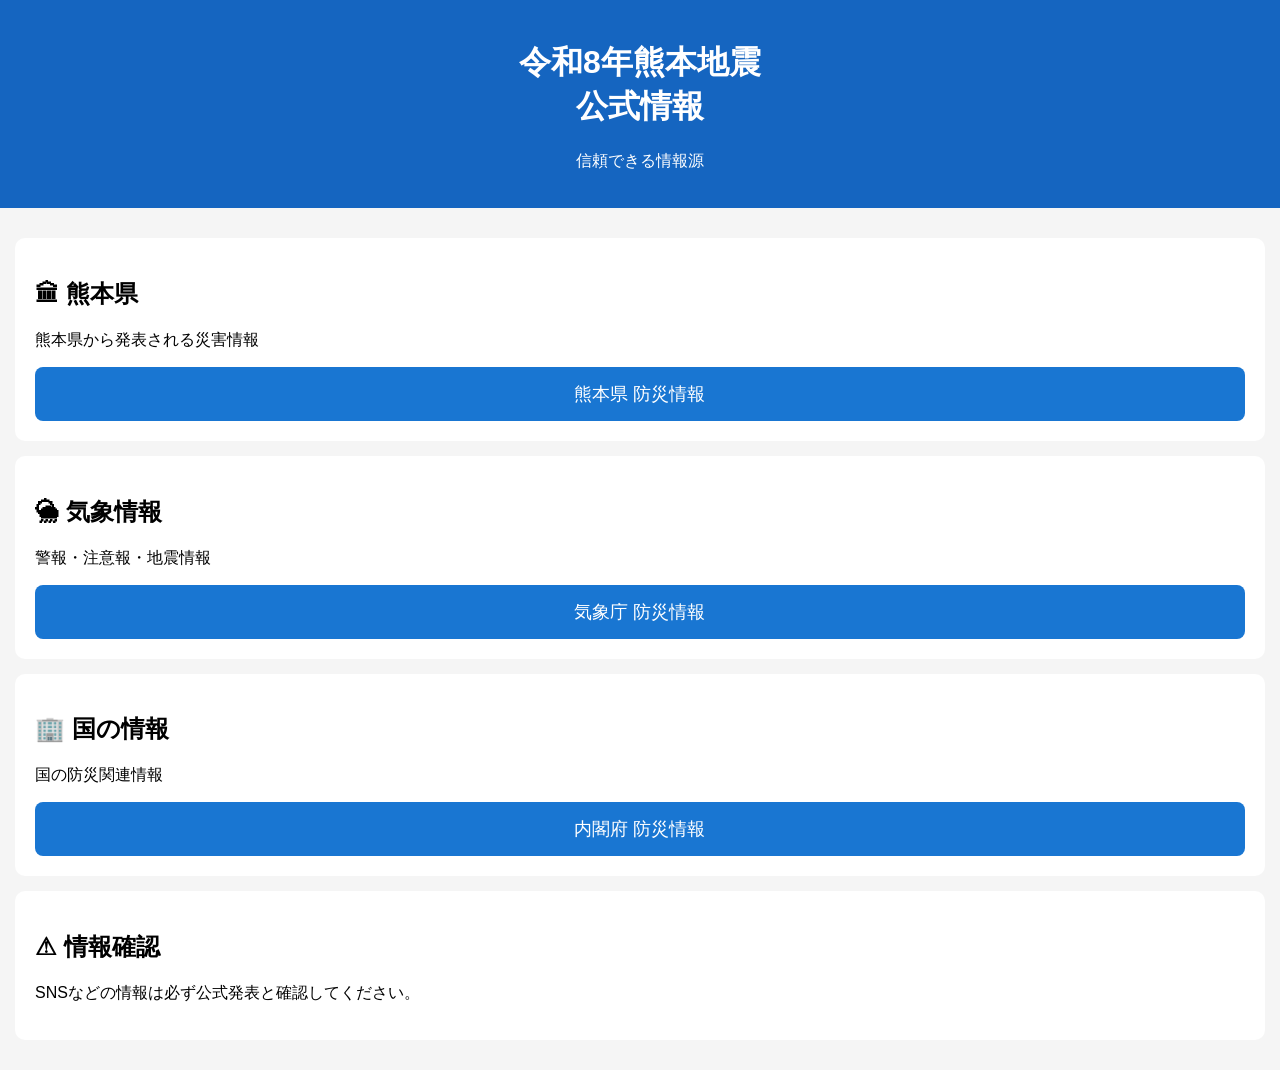
==== official.html @ 5f13ba96 "公式情報ページ追加" ====
<!DOCTYPE html><html lang="ja"><head><meta charset="UTF-8">
<meta name="viewport" content="width=device-width, initial-scale=1.0"><title>令和8年熊本地震 公式情報</title><style>

body {
font-family:sans-serif;
margin:0;
background:#f5f5f5;
}

header {
background:#1565c0;
color:white;
padding:20px;
text-align:center;
}

.container {
padding:15px;
}

.card {
background:white;
padding:20px;
margin:15px 0;
border-radius:10px;
}

.button {
display:block;
background:#1976d2;
color:white;
padding:15px;
margin-top:10px;
text-align:center;
border-radius:8px;
text-decoration:none;
font-size:18px;
}

</style></head><body><header><h1>
令和8年熊本地震<br>
公式情報
</h1><p>
信頼できる情報源
</p></header><div class="container"><div class="card"><h2>🏛 熊本県</h2><p>
熊本県から発表される災害情報
</p><a class="button" href="https://www.pref.kumamoto.jp/life/1/">
熊本県 防災情報
</a></div><div class="card"><h2>🌦 気象情報</h2><p>
警報・注意報・地震情報
</p><a class="button" href="https://www.jma.go.jp/bosai/">
気象庁 防災情報
</a></div><div class="card"><h2>🏢 国の情報</h2><p>
国の防災関連情報
</p><a class="button" href="https://www.bousai.go.jp/">
内閣府 防災情報
</a></div><div class="card"><h2>⚠ 情報確認</h2><p>
SNSなどの情報は必ず公式発表と確認してください。
</p></div></div></body></html>
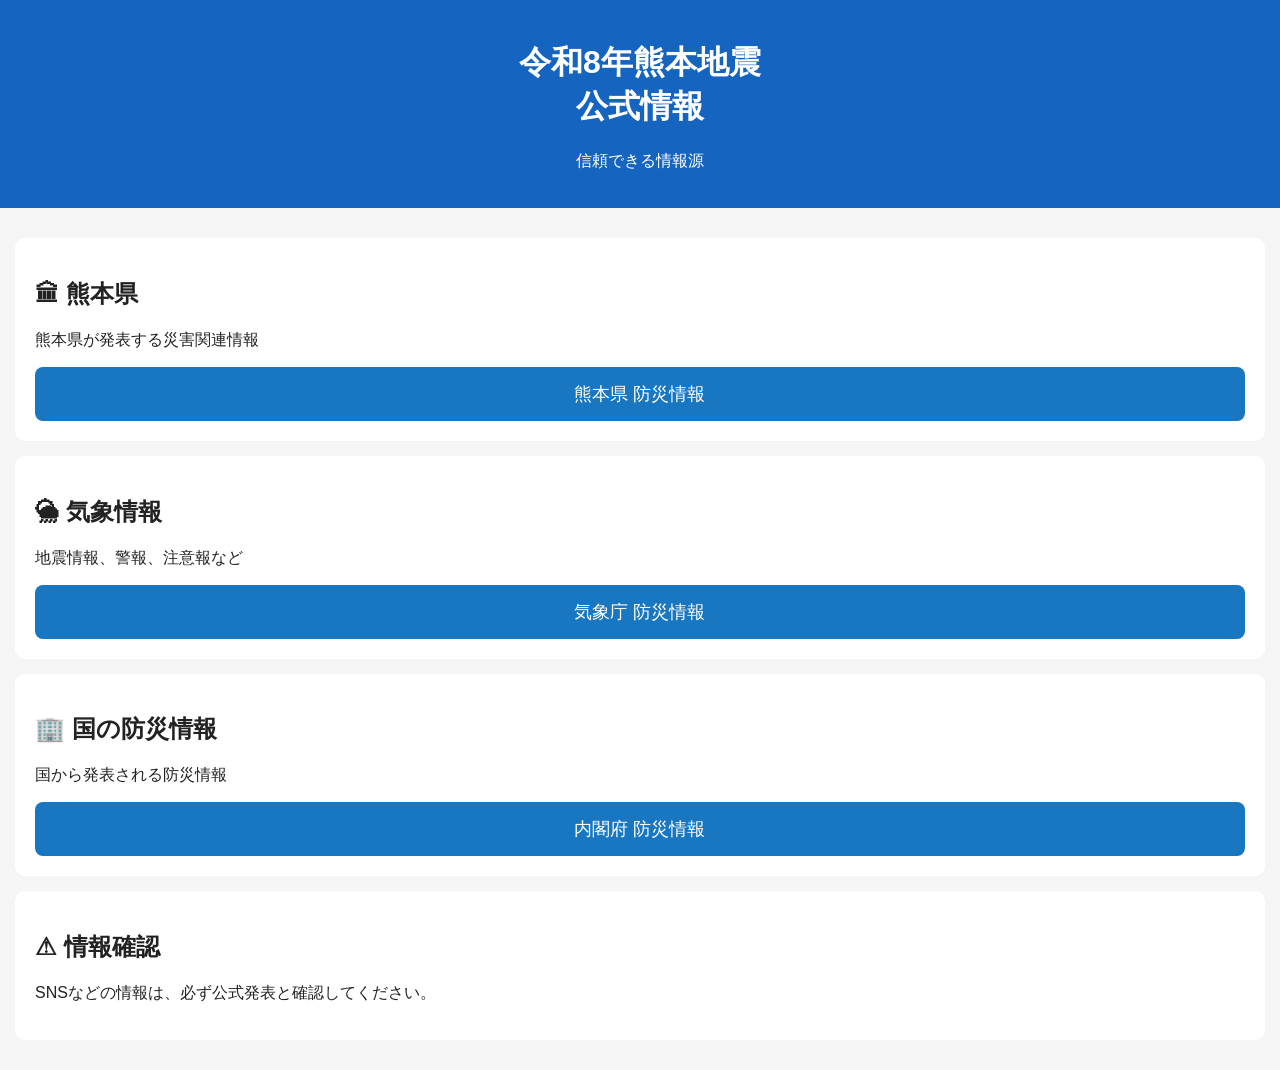
==== commit d91abe50: "公式情報ページ整理" ====
--- a/official.html
+++ b/official.html
@@ -1,10 +1,20 @@
-<!DOCTYPE html><html lang="ja"><head><meta charset="UTF-8">
-<meta name="viewport" content="width=device-width, initial-scale=1.0"><title>令和8年熊本地震 公式情報</title><style>
+<!DOCTYPE html>
+<html lang="ja">
+
+<head>
+
+<meta charset="UTF-8">
+<meta name="viewport" content="width=device-width, initial-scale=1.0">
+
+<title>令和8年熊本地震 公式情報</title>
+
+<style>
 
 body {
 font-family:sans-serif;
 margin:0;
 background:#f5f5f5;
+color:#222;
 }
 
 header {
@@ -27,7 +37,7 @@
 
 .button {
 display:block;
-background:#1976d2;
+background:#1976c0;
 color:white;
 padding:15px;
 margin-top:10px;
@@ -37,23 +47,93 @@
 font-size:18px;
 }
 
-</style></head><body><header><h1>
+</style>
+
+</head>
+
+
+<body>
+
+
+<header>
+
+<h1>
 令和8年熊本地震<br>
 公式情報
-</h1><p>
+</h1>
+
+<p>
 信頼できる情報源
-</p></header><div class="container"><div class="card"><h2>🏛 熊本県</h2><p>
-熊本県から発表される災害情報
-</p><a class="button" href="https://www.pref.kumamoto.jp/life/1/">
+</p>
+
+</header>
+
+
+<div class="container">
+
+
+<div class="card">
+
+<h2>🏛 熊本県</h2>
+
+<p>
+熊本県が発表する災害関連情報
+</p>
+
+<a class="button" href="https://www.pref.kumamoto.jp/life/1/">
 熊本県 防災情報
-</a></div><div class="card"><h2>🌦 気象情報</h2><p>
-警報・注意報・地震情報
-</p><a class="button" href="https://www.jma.go.jp/bosai/">
+</a>
+
+</div>
+
+
+
+<div class="card">
+
+<h2>🌦 気象情報</h2>
+
+<p>
+地震情報、警報、注意報など
+</p>
+
+<a class="button" href="https://www.jma.go.jp/bosai/">
 気象庁 防災情報
-</a></div><div class="card"><h2>🏢 国の情報</h2><p>
-国の防災関連情報
-</p><a class="button" href="https://www.bousai.go.jp/">
+</a>
+
+</div>
+
+
+
+<div class="card">
+
+<h2>🏢 国の防災情報</h2>
+
+<p>
+国から発表される防災情報
+</p>
+
+<a class="button" href="https://www.bousai.go.jp/">
 内閣府 防災情報
-</a></div><div class="card"><h2>⚠ 情報確認</h2><p>
-SNSなどの情報は必ず公式発表と確認してください。
-</p></div></div></body></html>
+</a>
+
+</div>
+
+
+
+<div class="card">
+
+<h2>⚠ 情報確認</h2>
+
+<p>
+SNSなどの情報は、必ず公式発表と確認してください。
+</p>
+
+</div>
+
+
+</div>
+
+
+</body>
+
+</html>
